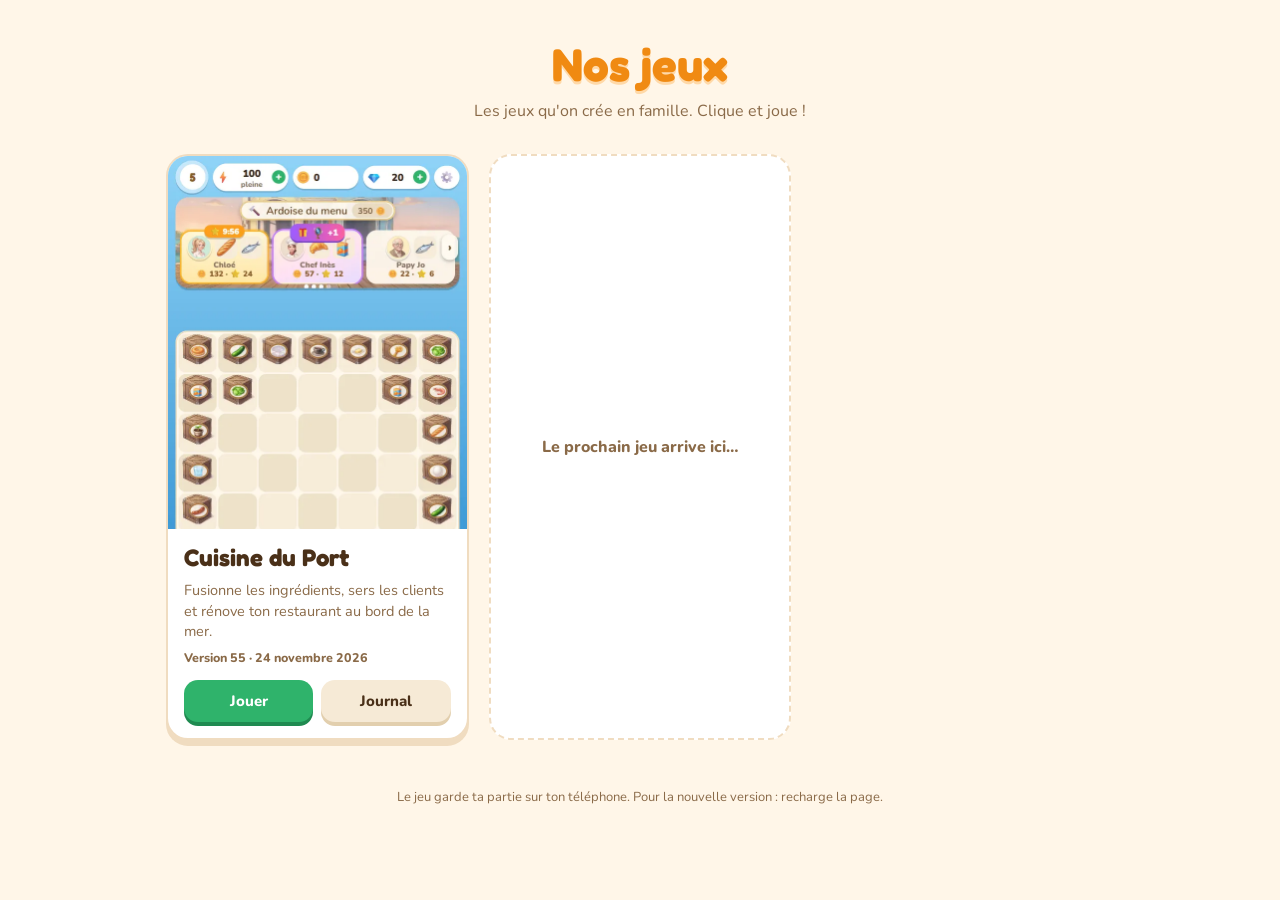
==== index.html @ b38b9330 "Cuisine du Port v55 + page d'accueil et journal Co-Authored-By: Claude Opus 5.5 <noreply@anthropic.c" ====
<!doctype html>
<html lang="fr">
<head>
<meta charset="utf-8">
<meta name="viewport" content="width=device-width,initial-scale=1">
<title>Nos jeux</title>
<link rel="preconnect" href="https://fonts.googleapis.com">
<link href="https://fonts.googleapis.com/css2?family=Fredoka:wght@500;700&family=Nunito:wght@600;800&display=swap" rel="stylesheet">
<style>
:root{--fond:#fff6e8;--carte:#fff;--texte:#4a3018;--doux:#8a6a48;--accent:#f08a12;--vert:#2fb36b;--bord:#f0dcc0}
*{box-sizing:border-box}
body{margin:0;background:var(--fond);color:var(--texte);font-family:Nunito,system-ui,sans-serif}
header{text-align:center;padding:36px 16px 12px}
h1{font-family:Fredoka,sans-serif;font-size:clamp(30px,8vw,46px);margin:0;color:var(--accent);text-shadow:0 3px 0 #ffd9a8}
header p{margin:8px 0 0;color:var(--doux);font-size:16px}
main{max-width:980px;margin:0 auto;padding:20px 16px 48px;display:grid;grid-template-columns:repeat(auto-fill,minmax(260px,1fr));gap:20px}
.jeu{background:var(--carte);border:2px solid var(--bord);border-radius:22px;overflow:hidden;box-shadow:0 6px 0 var(--bord);display:flex;flex-direction:column}
.jeu .img{aspect-ratio:4/5;overflow:hidden;background:#cfe8f7}
.jeu img{width:100%;height:100%;object-fit:cover;object-position:top}
.jeu .txt{padding:14px 16px 16px;display:flex;flex-direction:column;gap:8px;flex:1}
.jeu h2{font-family:Fredoka,sans-serif;margin:0;font-size:24px}
.jeu p{margin:0;color:var(--doux);font-size:14.5px;line-height:1.4}
.ver{font-size:12.5px;font-weight:800;color:var(--doux)}
.boutons{display:flex;gap:8px;margin-top:auto;padding-top:6px}
.btn{flex:1;text-align:center;text-decoration:none;font-weight:800;font-size:15px;padding:11px 8px;border-radius:14px}
.jouer{background:var(--vert);color:#fff;box-shadow:0 4px 0 #1f8a50}
.journal{background:#f6ead6;color:var(--texte);box-shadow:0 4px 0 #e2cfae}
.bientot{border-style:dashed;box-shadow:none;align-items:center;justify-content:center;min-height:200px;color:var(--doux);font-weight:800;text-align:center;padding:20px}
footer{text-align:center;color:var(--doux);font-size:13px;padding:0 16px 30px}
</style>
</head>
<body>
<header>
  <h1>Nos jeux</h1>
  <p>Les jeux qu'on crée en famille. Clique et joue !</p>
</header>
<main>
  <article class="jeu">
    <div class="img"><img src="images/cuisine-du-port_v55.webp" alt="Aperçu du jeu Cuisine du Port"></div>
    <div class="txt">
      <h2>Cuisine du Port</h2>
      <p>Fusionne les ingrédients, sers les clients et rénove ton restaurant au bord de la mer.</p>
      <span class="ver">Version 55 · 24 novembre 2026</span>
      <div class="boutons">
        <a class="btn jouer" href="cuisine-du-port/">Jouer</a>
        <a class="btn journal" href="journal.html">Journal</a>
      </div>
    </div>
  </article>
  <div class="jeu bientot">Le prochain jeu arrive ici…</div>
</main>
<footer>Le jeu garde ta partie sur ton téléphone. Pour la nouvelle version : recharge la page.</footer>
</body>
</html>
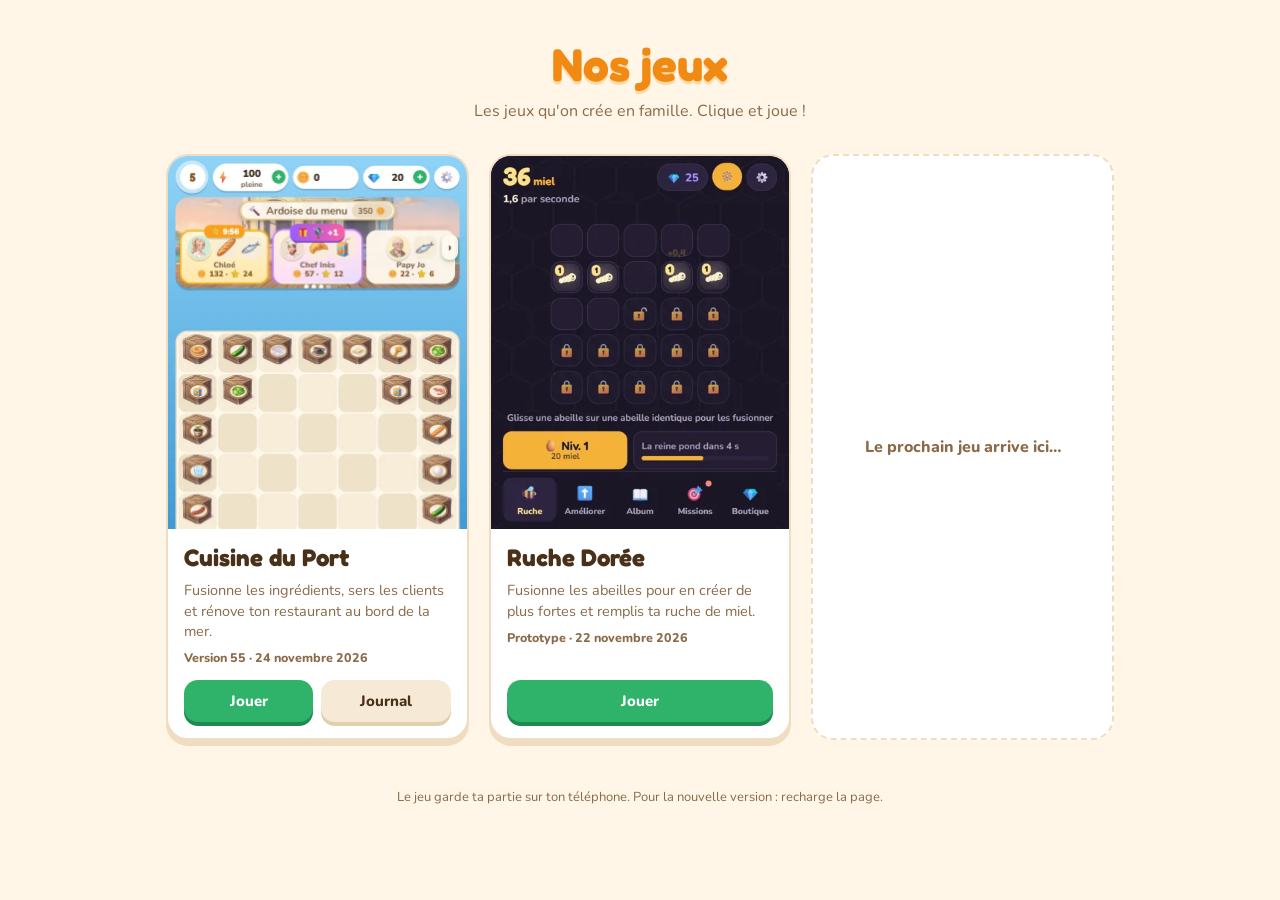
==== commit b5f51e77: "Ajout du jeu Ruche Dorée Co-Authored-By: Claude Opus 5.5 <noreply@anthropic.com>" ====
--- a/index.html
+++ b/index.html
@@ -47,6 +47,17 @@
       </div>
     </div>
   </article>
+  <article class="jeu">
+    <div class="img" style="background:#1d1a2b"><img src="images/ruche-doree.webp" alt="Aperçu du jeu Ruche Dorée"></div>
+    <div class="txt">
+      <h2>Ruche Dorée</h2>
+      <p>Fusionne les abeilles pour en créer de plus fortes et remplis ta ruche de miel.</p>
+      <span class="ver">Prototype · 22 novembre 2026</span>
+      <div class="boutons">
+        <a class="btn jouer" href="ruche-doree/">Jouer</a>
+      </div>
+    </div>
+  </article>
   <div class="jeu bientot">Le prochain jeu arrive ici…</div>
 </main>
 <footer>Le jeu garde ta partie sur ton téléphone. Pour la nouvelle version : recharge la page.</footer>
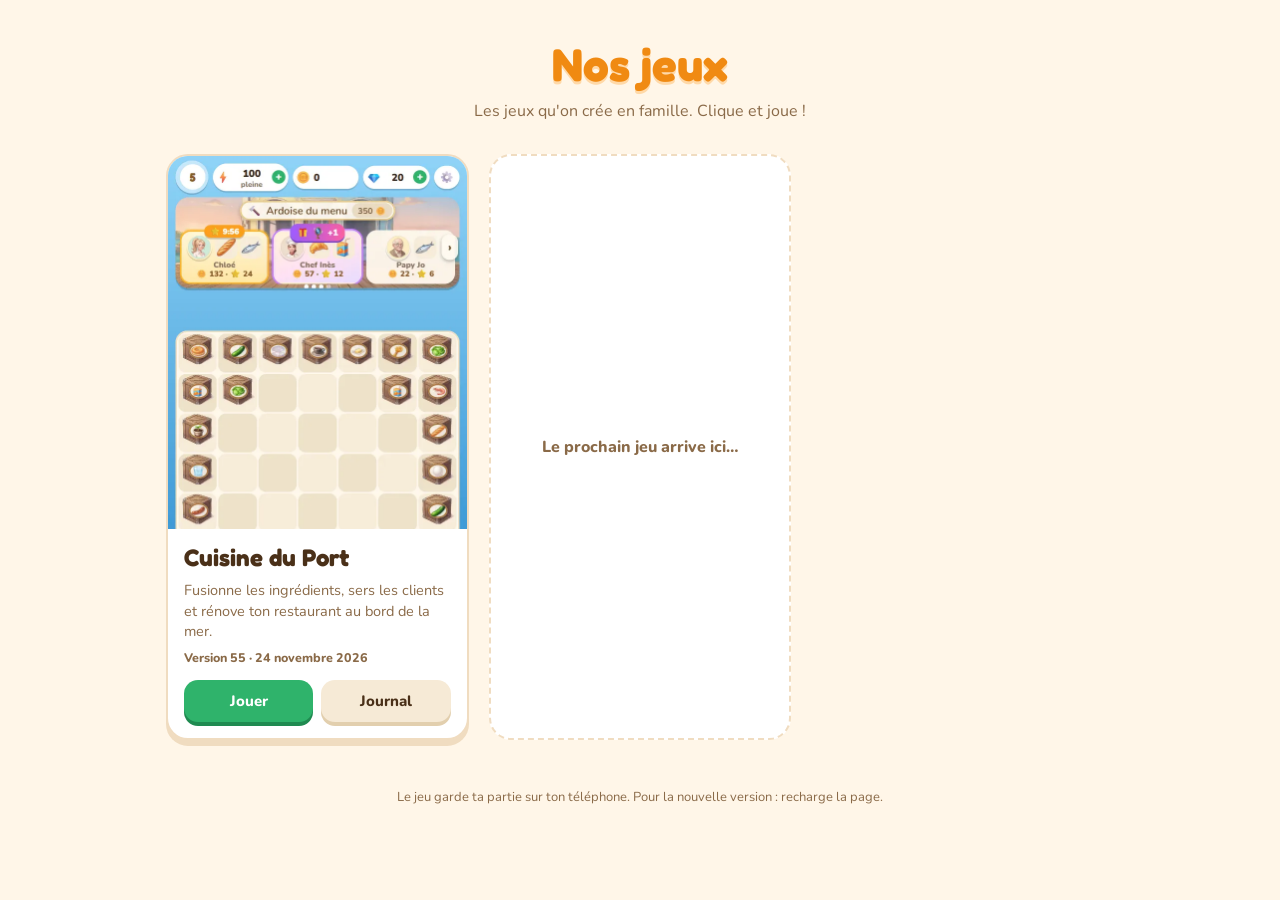
==== commit 045be853: "Retrait de Ruche Dorée du site Co-Authored-By: Claude Opus 5.5 <noreply@anthropic.com>" ====
--- a/index.html
+++ b/index.html
@@ -47,17 +47,6 @@
       </div>
     </div>
   </article>
-  <article class="jeu">
-    <div class="img" style="background:#1d1a2b"><img src="images/ruche-doree.webp" alt="Aperçu du jeu Ruche Dorée"></div>
-    <div class="txt">
-      <h2>Ruche Dorée</h2>
-      <p>Fusionne les abeilles pour en créer de plus fortes et remplis ta ruche de miel.</p>
-      <span class="ver">Prototype · 22 novembre 2026</span>
-      <div class="boutons">
-        <a class="btn jouer" href="ruche-doree/">Jouer</a>
-      </div>
-    </div>
-  </article>
   <div class="jeu bientot">Le prochain jeu arrive ici…</div>
 </main>
 <footer>Le jeu garde ta partie sur ton téléphone. Pour la nouvelle version : recharge la page.</footer>
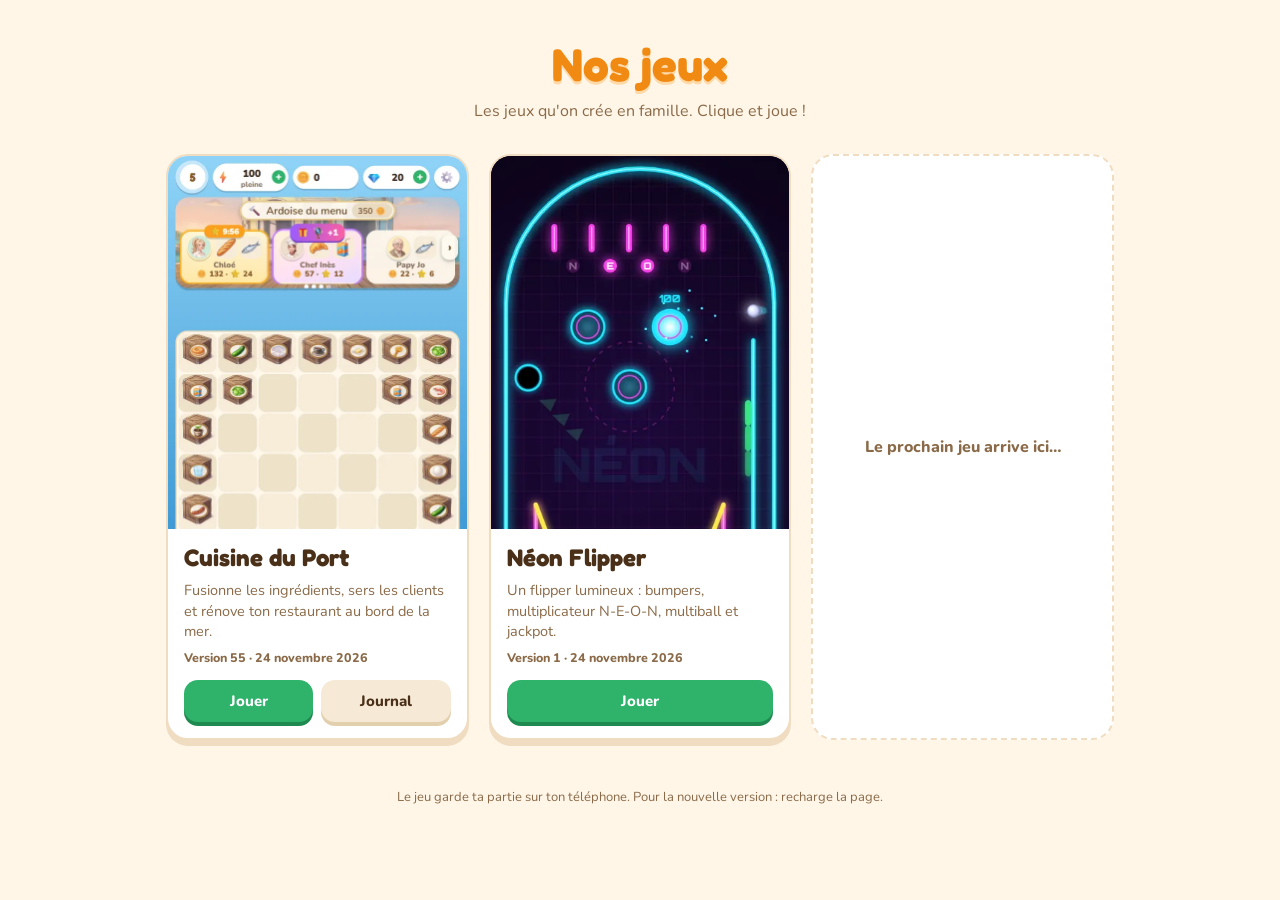
==== commit 0f059188: "Ajout de Néon Flipper v1 Co-Authored-By: Claude Opus 5.5 <noreply@anthropic.com>" ====
--- a/index.html
+++ b/index.html
@@ -47,6 +47,17 @@
       </div>
     </div>
   </article>
+  <article class="jeu">
+    <div class="img" style="background:#07020f"><img src="images/neon-flipper.webp" alt="Aperçu du jeu Néon Flipper"></div>
+    <div class="txt">
+      <h2>Néon Flipper</h2>
+      <p>Un flipper lumineux : bumpers, multiplicateur N‑E‑O‑N, multiball et jackpot.</p>
+      <span class="ver">Version 1 · 24 novembre 2026</span>
+      <div class="boutons">
+        <a class="btn jouer" href="neon-flipper/">Jouer</a>
+      </div>
+    </div>
+  </article>
   <div class="jeu bientot">Le prochain jeu arrive ici…</div>
 </main>
 <footer>Le jeu garde ta partie sur ton téléphone. Pour la nouvelle version : recharge la page.</footer>
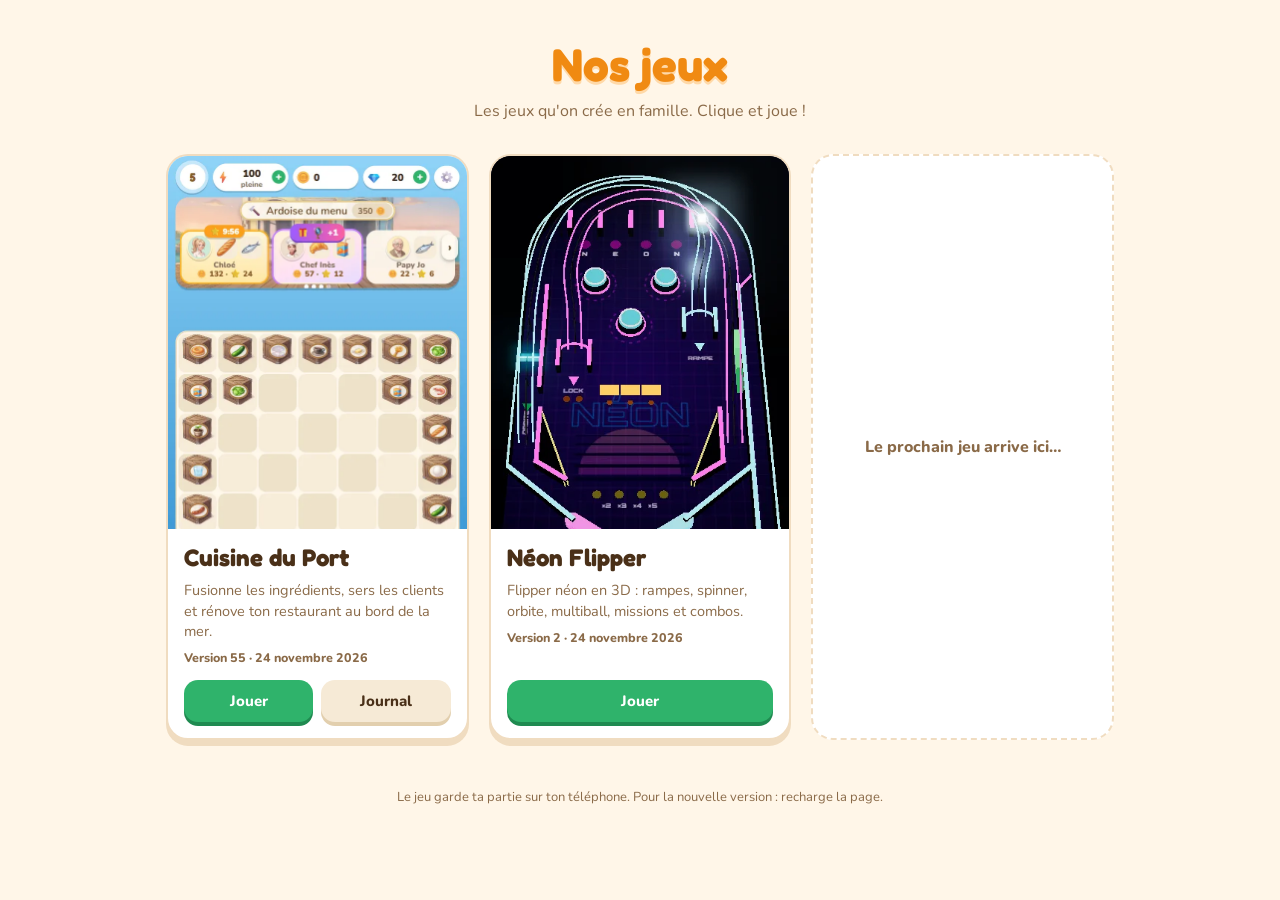
==== commit a8510846: "Néon Flipper v2 : 3D, rampes, spinner, lock/multiball, missions, écran à points Co-Authored-By: Clau" ====
--- a/index.html
+++ b/index.html
@@ -51,8 +51,8 @@
     <div class="img" style="background:#07020f"><img src="images/neon-flipper.webp" alt="Aperçu du jeu Néon Flipper"></div>
     <div class="txt">
       <h2>Néon Flipper</h2>
-      <p>Un flipper lumineux : bumpers, multiplicateur N‑E‑O‑N, multiball et jackpot.</p>
-      <span class="ver">Version 1 · 24 novembre 2026</span>
+      <p>Flipper néon en 3D : rampes, spinner, orbite, multiball, missions et combos.</p>
+      <span class="ver">Version 2 · 24 novembre 2026</span>
       <div class="boutons">
         <a class="btn jouer" href="neon-flipper/">Jouer</a>
       </div>
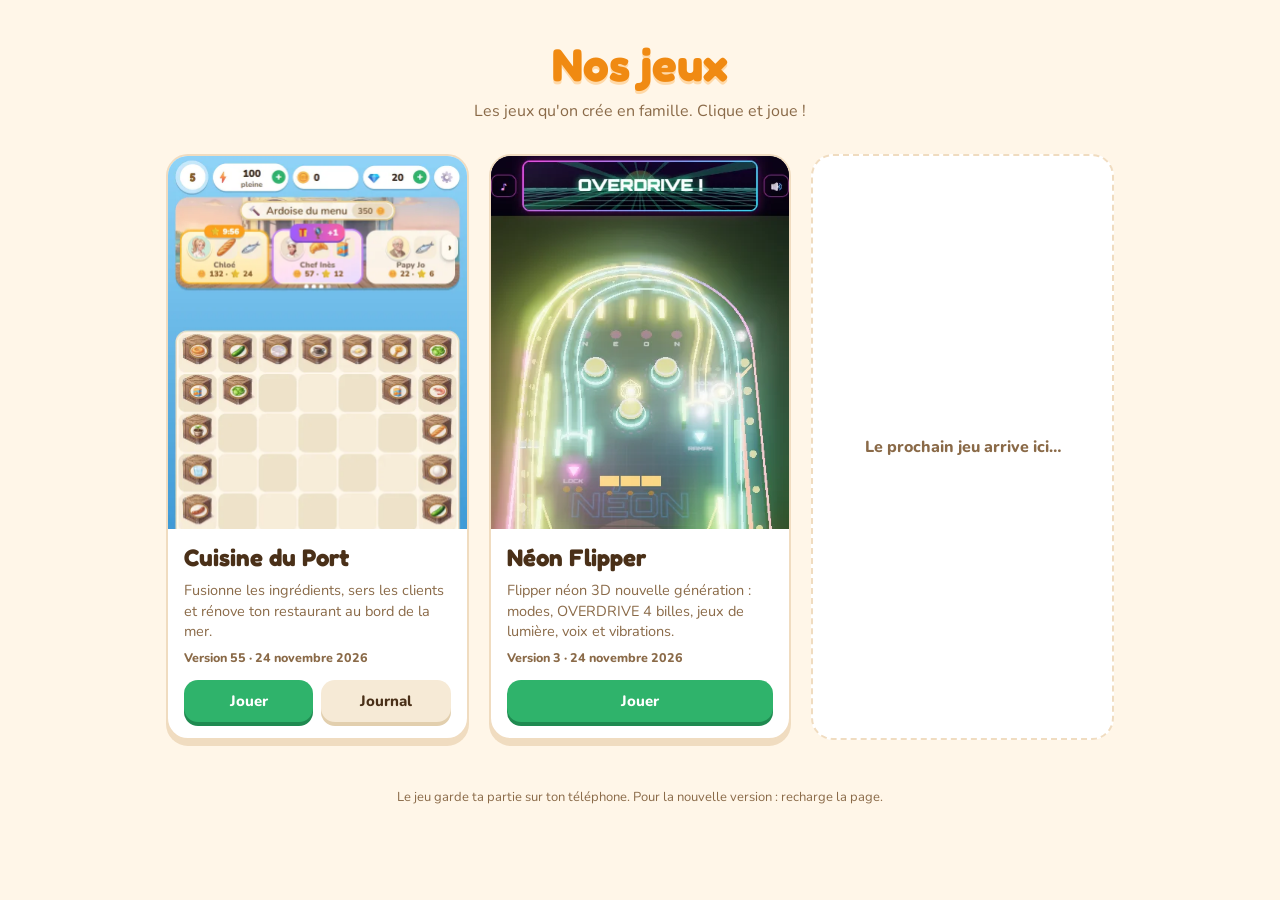
==== commit 47a3562a: "Néon Flipper v3 : écran couleur, modes, overdrive, jeux de lumière, hologramme, voix, vibrations, ti" ====
--- a/index.html
+++ b/index.html
@@ -51,8 +51,8 @@
     <div class="img" style="background:#07020f"><img src="images/neon-flipper.webp" alt="Aperçu du jeu Néon Flipper"></div>
     <div class="txt">
       <h2>Néon Flipper</h2>
-      <p>Flipper néon en 3D : rampes, spinner, orbite, multiball, missions et combos.</p>
-      <span class="ver">Version 2 · 24 novembre 2026</span>
+      <p>Flipper néon 3D nouvelle génération : modes, OVERDRIVE 4 billes, jeux de lumière, voix et vibrations.</p>
+      <span class="ver">Version 3 · 24 novembre 2026</span>
       <div class="boutons">
         <a class="btn jouer" href="neon-flipper/">Jouer</a>
       </div>
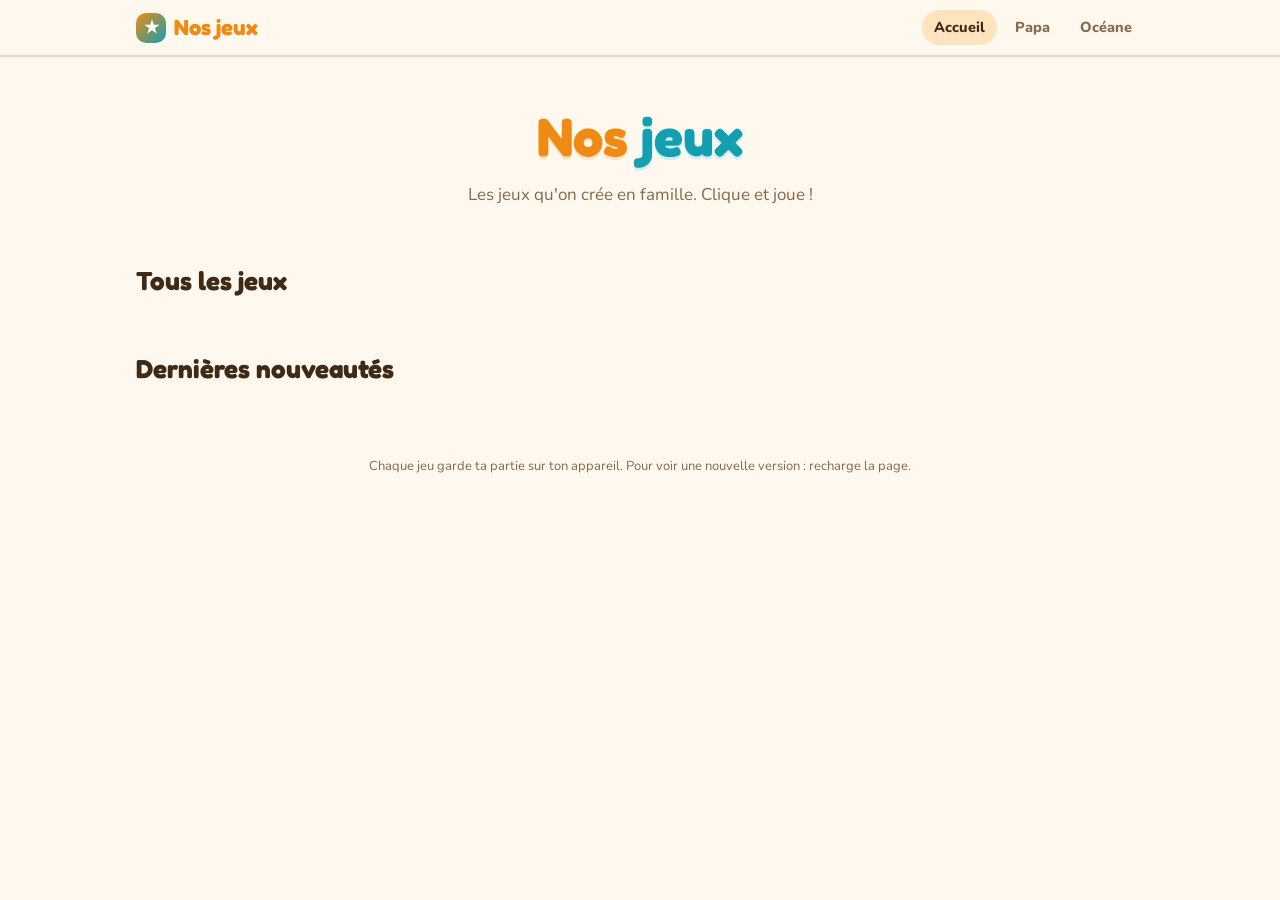
==== commit 8e939522: "Site familial : un dossier et une page par créateur (Papa, Océane), journaux générés depuis jeux.jso" ====
--- a/index.html
+++ b/index.html
@@ -4,62 +4,28 @@
 <meta charset="utf-8">
 <meta name="viewport" content="width=device-width,initial-scale=1">
 <title>Nos jeux</title>
+<meta name="description" content="Les jeux créés en famille par Papa et Océane.">
 <link rel="preconnect" href="https://fonts.googleapis.com">
 <link href="https://fonts.googleapis.com/css2?family=Fredoka:wght@500;700&family=Nunito:wght@600;800&display=swap" rel="stylesheet">
-<style>
-:root{--fond:#fff6e8;--carte:#fff;--texte:#4a3018;--doux:#8a6a48;--accent:#f08a12;--vert:#2fb36b;--bord:#f0dcc0}
-*{box-sizing:border-box}
-body{margin:0;background:var(--fond);color:var(--texte);font-family:Nunito,system-ui,sans-serif}
-header{text-align:center;padding:36px 16px 12px}
-h1{font-family:Fredoka,sans-serif;font-size:clamp(30px,8vw,46px);margin:0;color:var(--accent);text-shadow:0 3px 0 #ffd9a8}
-header p{margin:8px 0 0;color:var(--doux);font-size:16px}
-main{max-width:980px;margin:0 auto;padding:20px 16px 48px;display:grid;grid-template-columns:repeat(auto-fill,minmax(260px,1fr));gap:20px}
-.jeu{background:var(--carte);border:2px solid var(--bord);border-radius:22px;overflow:hidden;box-shadow:0 6px 0 var(--bord);display:flex;flex-direction:column}
-.jeu .img{aspect-ratio:4/5;overflow:hidden;background:#cfe8f7}
-.jeu img{width:100%;height:100%;object-fit:cover;object-position:top}
-.jeu .txt{padding:14px 16px 16px;display:flex;flex-direction:column;gap:8px;flex:1}
-.jeu h2{font-family:Fredoka,sans-serif;margin:0;font-size:24px}
-.jeu p{margin:0;color:var(--doux);font-size:14.5px;line-height:1.4}
-.ver{font-size:12.5px;font-weight:800;color:var(--doux)}
-.boutons{display:flex;gap:8px;margin-top:auto;padding-top:6px}
-.btn{flex:1;text-align:center;text-decoration:none;font-weight:800;font-size:15px;padding:11px 8px;border-radius:14px}
-.jouer{background:var(--vert);color:#fff;box-shadow:0 4px 0 #1f8a50}
-.journal{background:#f6ead6;color:var(--texte);box-shadow:0 4px 0 #e2cfae}
-.bientot{border-style:dashed;box-shadow:none;align-items:center;justify-content:center;min-height:200px;color:var(--doux);font-weight:800;text-align:center;padding:20px}
-footer{text-align:center;color:var(--doux);font-size:13px;padding:0 16px 30px}
-</style>
+<link rel="stylesheet" href="/assets/site.css">
 </head>
-<body>
-<header>
-  <h1>Nos jeux</h1>
-  <p>Les jeux qu'on crée en famille. Clique et joue !</p>
-</header>
+<body data-page="accueil">
+<header class="barre"><div class="int">
+  <a class="logo" href="/"><i>★</i>Nos jeux</a>
+  <nav><a class="actif" href="/">Accueil</a><a href="/papa/">Papa</a><a class="oceane" href="/oceane/">Océane</a></nav>
+</div></header>
 <main>
-  <article class="jeu">
-    <div class="img"><img src="images/cuisine-du-port_v55.webp" alt="Aperçu du jeu Cuisine du Port"></div>
-    <div class="txt">
-      <h2>Cuisine du Port</h2>
-      <p>Fusionne les ingrédients, sers les clients et rénove ton restaurant au bord de la mer.</p>
-      <span class="ver">Version 55 · 24 novembre 2026</span>
-      <div class="boutons">
-        <a class="btn jouer" href="cuisine-du-port/">Jouer</a>
-        <a class="btn journal" href="journal.html">Journal</a>
-      </div>
-    </div>
-  </article>
-  <article class="jeu">
-    <div class="img" style="background:#07020f"><img src="images/neon-flipper.webp" alt="Aperçu du jeu Néon Flipper"></div>
-    <div class="txt">
-      <h2>Néon Flipper</h2>
-      <p>Flipper néon 3D nouvelle génération : modes, OVERDRIVE 4 billes, jeux de lumière, voix et vibrations.</p>
-      <span class="ver">Version 3 · 24 novembre 2026</span>
-      <div class="boutons">
-        <a class="btn jouer" href="neon-flipper/">Jouer</a>
-      </div>
-    </div>
-  </article>
-  <div class="jeu bientot">Le prochain jeu arrive ici…</div>
+  <section class="hero">
+    <h1>Nos <span>jeux</span></h1>
+    <p>Les jeux qu'on crée en famille. Clique et joue !</p>
+  </section>
+  <section class="createurs" id="createurs"></section>
+  <div class="titre-section"><h2>Tous les jeux</h2><span id="nbJeux"></span></div>
+  <section class="grille" id="tous"></section>
+  <div class="titre-section"><h2>Dernières nouveautés</h2></div>
+  <ol class="fil" id="fil"></ol>
 </main>
-<footer>Le jeu garde ta partie sur ton téléphone. Pour la nouvelle version : recharge la page.</footer>
+<footer>Chaque jeu garde ta partie sur ton appareil. Pour voir une nouvelle version : recharge la page.</footer>
+<script src="/assets/site.js"></script>
 </body>
 </html>
--- a/assets/site.css
+++ b/assets/site.css
@@ -0,0 +1,94 @@
+/* Style commun à toutes les pages du site (ne pas copier dans les jeux) */
+:root{
+  --fond:#fff8ee;--carte:#fff;--texte:#3f2a16;--doux:#86684a;--bord:#f0dcc0;
+  --papa:#f08a12;--papa-clair:#ffe3bf;--oceane:#139fb0;--oceane-clair:#c9f1f4;
+  --vert:#2fb36b;--vert-ombre:#1f8a50;
+  --c:var(--papa);--c-clair:var(--papa-clair);
+}
+.oceane{--c:var(--oceane);--c-clair:var(--oceane-clair)}
+*{box-sizing:border-box}
+html{scroll-behavior:smooth}
+body{margin:0;background:var(--fond);color:var(--texte);font-family:Nunito,system-ui,sans-serif;line-height:1.45}
+a{color:inherit}
+img{display:block}
+
+/* barre du haut */
+.barre{position:sticky;top:0;z-index:5;background:rgba(255,248,238,.92);backdrop-filter:blur(8px);border-bottom:2px solid var(--bord)}
+.barre .int{max-width:1040px;margin:0 auto;padding:10px 16px;display:flex;align-items:center;gap:12px;flex-wrap:wrap}
+.logo{font-family:Fredoka,sans-serif;font-weight:700;font-size:22px;text-decoration:none;color:var(--papa);margin-right:auto;display:flex;align-items:center;gap:8px}
+.logo i{font-style:normal;width:30px;height:30px;border-radius:10px;background:linear-gradient(135deg,var(--papa),var(--oceane));color:#fff;display:grid;place-items:center;font-size:17px}
+.barre nav{display:flex;gap:6px}
+.barre nav a{text-decoration:none;font-weight:800;font-size:14.5px;padding:7px 12px;border-radius:999px;color:var(--doux)}
+.barre nav a:hover{background:#f6ead6}
+.barre nav a.actif{background:var(--c-clair);color:var(--texte)}
+.barre nav a.oceane.actif{background:var(--oceane-clair)}
+
+main{max-width:1040px;margin:0 auto;padding:0 16px 56px}
+h1,h2,h3{font-family:Fredoka,sans-serif;margin:0}
+
+/* en-têtes */
+.hero{text-align:center;padding:40px 0 18px}
+.hero h1{font-size:clamp(34px,9vw,54px);color:var(--papa);text-shadow:0 3px 0 var(--papa-clair)}
+.hero h1 span{color:var(--oceane);text-shadow:0 3px 0 var(--oceane-clair)}
+.hero p{margin:8px 0 0;color:var(--doux);font-size:17px}
+.titre-section{display:flex;align-items:baseline;justify-content:space-between;gap:10px;margin:36px 0 14px}
+.titre-section h2{font-size:26px}
+.titre-section span{color:var(--doux);font-weight:800;font-size:14px}
+
+/* créateurs */
+.createurs{display:grid;grid-template-columns:repeat(auto-fit,minmax(260px,1fr));gap:16px}
+.createur{display:flex;align-items:center;gap:14px;padding:16px;border-radius:22px;background:var(--carte);border:2px solid var(--bord);box-shadow:0 6px 0 var(--bord);text-decoration:none;transition:transform .15s}
+.createur:hover{transform:translateY(-3px)}
+.avatar{flex:none;width:58px;height:58px;border-radius:18px;background:var(--c);color:#fff;font-family:Fredoka,sans-serif;font-size:28px;font-weight:700;display:grid;place-items:center;box-shadow:0 4px 0 var(--c-clair)}
+.createur b{font-family:Fredoka,sans-serif;font-size:22px;display:block}
+.createur small{color:var(--doux);font-weight:800}
+.createur .fleche{margin-left:auto;color:var(--c);font-size:24px;font-weight:800}
+
+/* bandeau d'une page créateur */
+.bandeau{display:flex;align-items:center;gap:18px;padding:34px 0 8px}
+.bandeau .avatar{width:76px;height:76px;font-size:38px;border-radius:24px}
+.bandeau h1{font-size:clamp(30px,8vw,44px);color:var(--c)}
+.bandeau p{margin:2px 0 0;color:var(--doux);font-weight:700}
+
+/* cartes de jeux */
+.grille{display:grid;grid-template-columns:repeat(auto-fill,minmax(250px,1fr));gap:20px}
+.jeu{position:relative;background:var(--carte);border:2px solid var(--bord);border-radius:22px;overflow:hidden;box-shadow:0 6px 0 var(--bord);display:flex;flex-direction:column}
+.jeu .img{display:block;aspect-ratio:4/5;overflow:hidden;background:#cfe8f7}
+.jeu .img img{width:100%;height:100%;object-fit:cover;object-position:top;transition:transform .3s}
+.jeu:hover .img img{transform:scale(1.03)}
+.jeu .txt{padding:14px 16px 16px;display:flex;flex-direction:column;gap:8px;flex:1}
+.jeu h3{font-size:23px}
+.jeu p{margin:0;color:var(--doux);font-size:14.5px}
+.meta{display:flex;flex-wrap:wrap;gap:6px;align-items:center;font-size:12.5px;font-weight:800;color:var(--doux)}
+.tag{padding:3px 9px;border-radius:999px;background:var(--c-clair);color:var(--texte);text-decoration:none}
+.pastille{position:absolute;top:12px;left:12px;padding:4px 10px;border-radius:999px;background:var(--vert);color:#fff;font-size:12px;font-weight:800;box-shadow:0 3px 0 var(--vert-ombre)}
+.boutons{display:flex;gap:8px;margin-top:auto;padding-top:6px}
+.btn{flex:1;text-align:center;text-decoration:none;font-weight:800;font-size:15px;padding:11px 8px;border-radius:14px;border:0;cursor:pointer}
+.jouer{background:var(--vert);color:#fff;box-shadow:0 4px 0 var(--vert-ombre)}
+.second{background:#f6ead6;color:var(--texte);box-shadow:0 4px 0 #e2cfae}
+.vide{border:2px dashed var(--bord);border-radius:22px;padding:34px 20px;text-align:center;color:var(--doux);font-weight:800}
+
+/* nouveautés */
+.fil{list-style:none;margin:0;padding:0;display:flex;flex-direction:column;gap:10px}
+.fil li{display:flex;gap:12px;align-items:flex-start;background:var(--carte);border:2px solid var(--bord);border-radius:16px;padding:12px 14px}
+.fil .pt{flex:none;width:12px;height:12px;border-radius:50%;background:var(--c);margin-top:6px}
+.fil a{font-weight:800;text-decoration:none}
+.fil a:hover{text-decoration:underline}
+.fil small{display:block;color:var(--doux);font-weight:700}
+
+/* journal */
+.retour{display:inline-block;margin-top:24px;color:var(--doux);font-weight:800;text-decoration:none}
+.journal-tete{display:flex;gap:18px;align-items:center;padding:14px 0 6px;flex-wrap:wrap}
+.journal-tete img{width:96px;height:120px;object-fit:cover;object-position:top;border-radius:16px;border:2px solid var(--bord)}
+.journal-tete h1{font-size:clamp(28px,7vw,40px);color:var(--c)}
+.journal-tete p{margin:4px 0 0;color:var(--doux)}
+.versions{list-style:none;padding:0;margin:20px 0 0;display:flex;flex-direction:column;gap:14px;max-width:760px}
+.versions>li{background:var(--carte);border:2px solid var(--bord);border-left:6px solid var(--c);border-radius:18px;padding:14px 16px}
+.versions .tete{display:flex;justify-content:space-between;align-items:baseline;gap:10px;flex-wrap:wrap}
+.versions .tete b{font-family:Fredoka,sans-serif;font-size:20px}
+.versions .tete span{color:var(--doux);font-size:13px;font-weight:800}
+.versions ul{margin:8px 0 0;padding-left:20px}
+.versions img{width:100%;max-width:260px;border-radius:12px;margin-top:10px;border:2px solid var(--bord)}
+
+footer{text-align:center;color:var(--doux);font-size:13px;padding:0 16px 30px}
+@media (max-width:520px){.barre nav a{padding:6px 9px;font-size:13.5px}.logo{font-size:19px}}
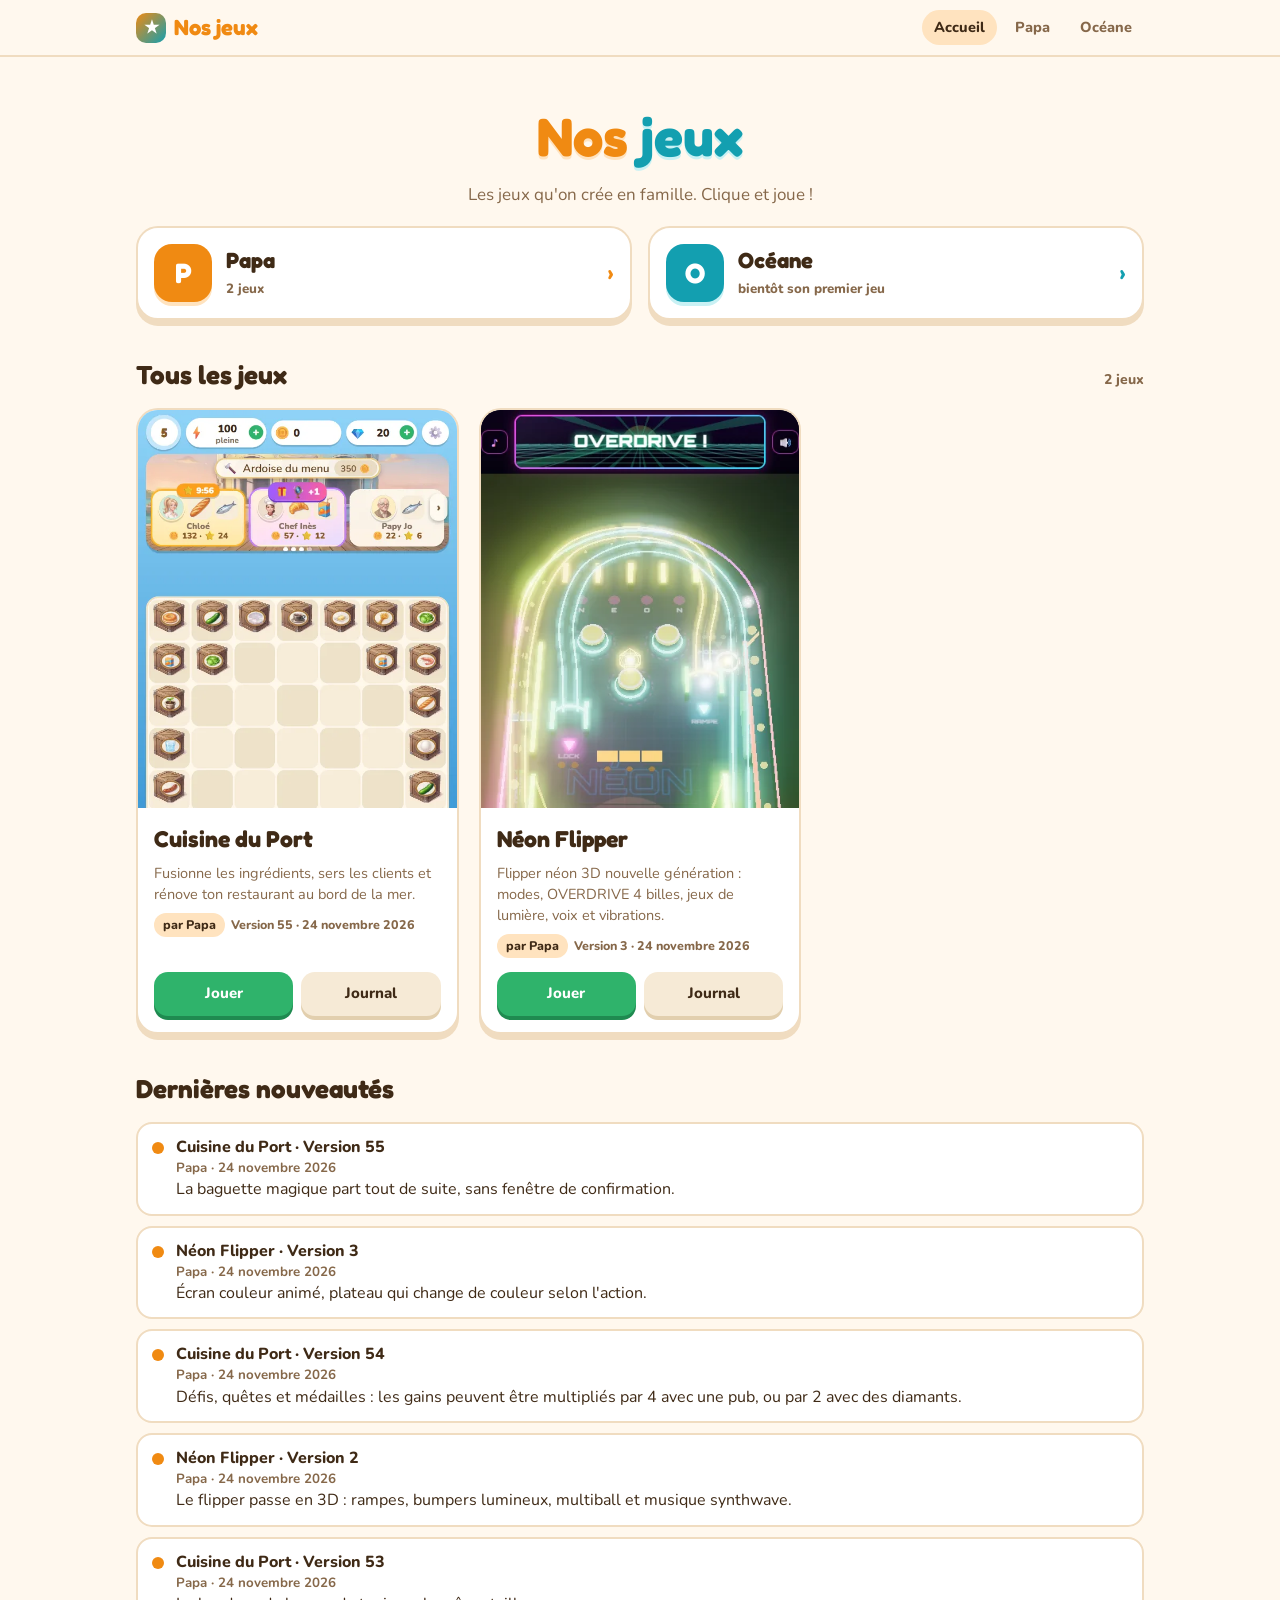
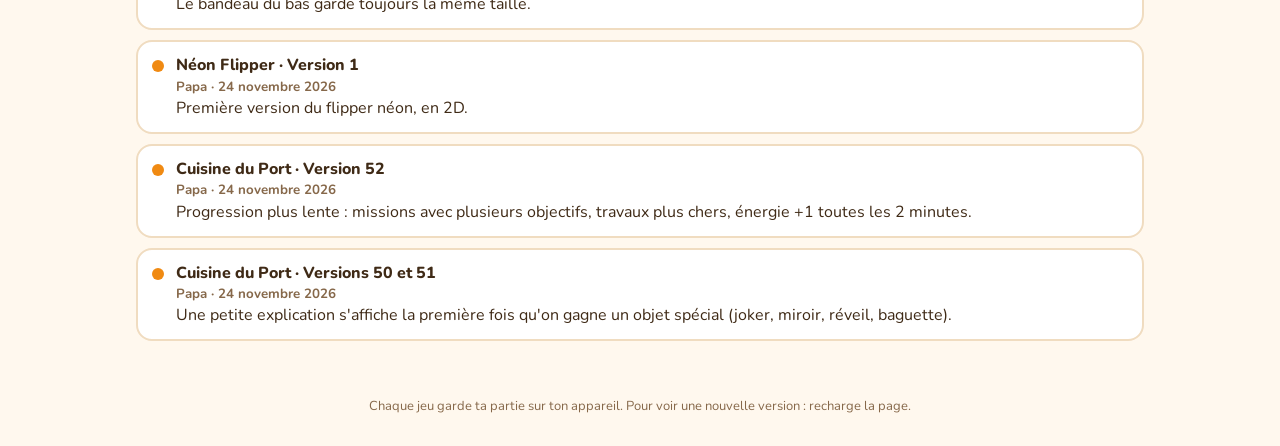
==== commit 734d6638: "Corrige une erreur dans site.js qui empêchait l'affichage des jeux Co-Authored-By: Claude Opus 5.5 <" ====
--- a/index.html
+++ b/index.html
@@ -7,7 +7,7 @@
 <meta name="description" content="Les jeux créés en famille par Papa et Océane.">
 <link rel="preconnect" href="https://fonts.googleapis.com">
 <link href="https://fonts.googleapis.com/css2?family=Fredoka:wght@500;700&family=Nunito:wght@600;800&display=swap" rel="stylesheet">
-<link rel="stylesheet" href="/assets/site.css">
+<link rel="stylesheet" href="/assets/site.css?v=2">
 </head>
 <body data-page="accueil">
 <header class="barre"><div class="int">
@@ -26,6 +26,6 @@
   <ol class="fil" id="fil"></ol>
 </main>
 <footer>Chaque jeu garde ta partie sur ton appareil. Pour voir une nouvelle version : recharge la page.</footer>
-<script src="/assets/site.js"></script>
+<script src="/assets/site.js?v=2"></script>
 </body>
 </html>
